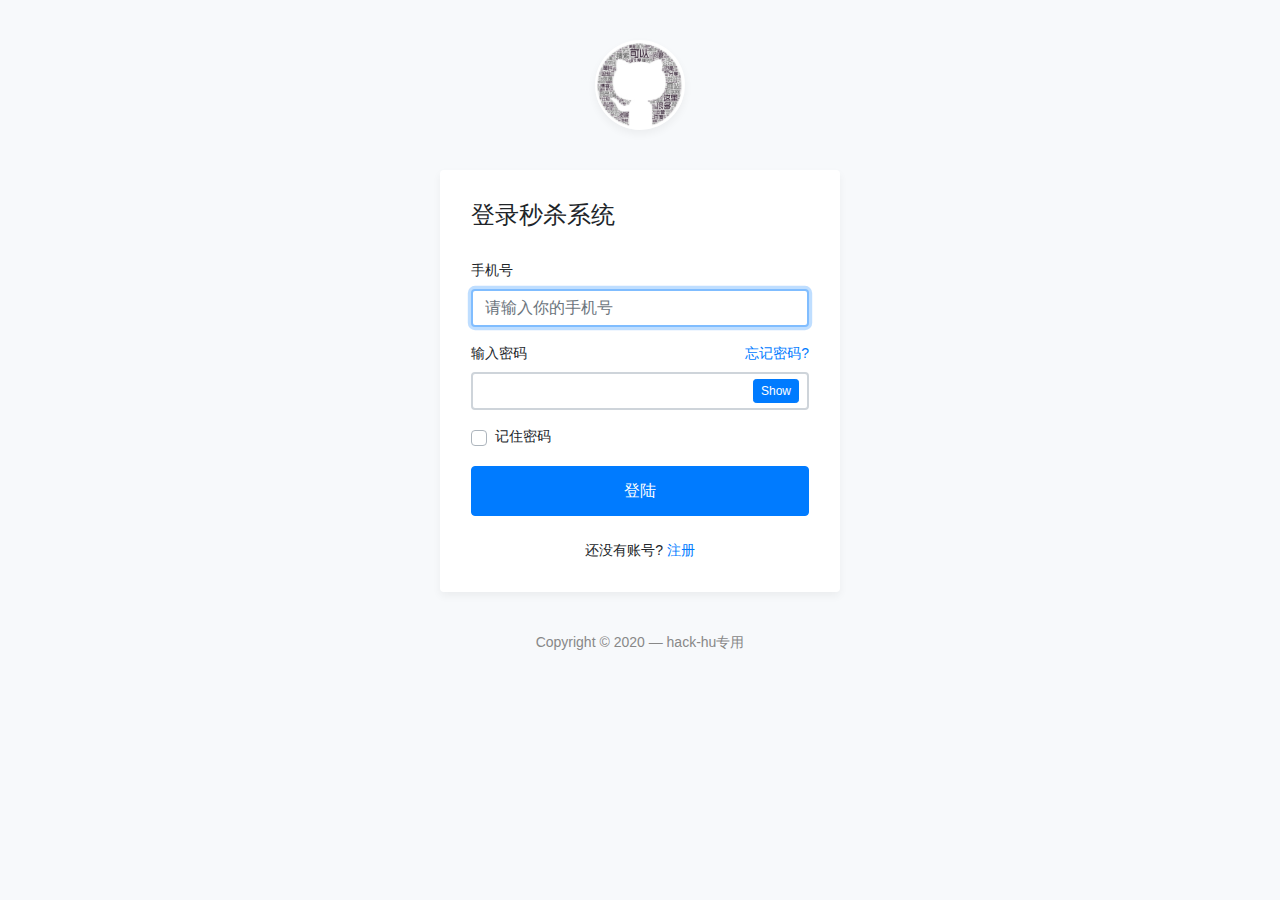
==== src/main/resources/index.html @ b6e6cba2 "add index.html" ====
<!DOCTYPE html>
<html lang="en">

<head>
	<meta charset="utf-8">
	<meta name="author" content="Kodinger">
	<meta name="viewport" content="width=device-width,initial-scale=1">
	<title>秒杀系统登陆页</title>
	<link rel="stylesheet" href="https://stackpath.bootstrapcdn.com/bootstrap/4.3.1/css/bootstrap.min.css"
		integrity="sha384-ggOyR0iXCbMQv3Xipma34MD+dH/1fQ784/j6cY/iJTQUOhcWr7x9JvoRxT2MZw1T" crossorigin="anonymous">
	<link rel="stylesheet" type="text/css" href="css/my-login.css">
</head>

<body class="my-login-page">
	<section class="h-100">
		<div class="container h-100">
			<div class="row justify-content-md-center h-100">
				<div class="card-wrapper">
					<div class="brand">
						<img src="img/logo.jpg" alt="logo">
					</div>
					<div class="card fat">
						<div class="card-body">
							<h4 class="card-title">登录秒杀系统</h4>
							<form method="POST" class="my-login-validation" novalidate="">
								<div class="form-group">
									<label for="email">手机号</label>
									<input id="telephone"" type="text" class="form-control" name="telephone" value="" required
										autofocus placeholder="请输入你的手机号" />
									<div class="invalid-feedback">
										请输入正确的邮箱地址
									</div>
								</div>

								<div class="form-group">
									<label for="password">输入密码
										<a href="forgot.html" class="float-right">
											忘记密码?
										</a>
									</label>
									<input id="password" type="password" class="form-control" name="password" required
										data-eye>
									<div class="invalid-feedback">
										不要忘记输入密码哦
									</div>
								</div>

								<div class="form-group">
									<div class="custom-checkbox custom-control">
										<input type="checkbox" name="remember" id="remember"
											class="custom-control-input">
										<label for="remember" class="custom-control-label">记住密码</label>
									</div>
								</div>

								<div class="form-group m-0">
									<input type="button" id="login" class="btn btn-primary btn-block" value="登陆"/>
								</div>
								<div class="mt-4 text-center">
									还没有账号? <a href="register.html">注册</a>
								</div>
							</form>
						</div>
					</div>
					<div class="footer">
						Copyright &copy; 2020 &mdash; hack-hu专用
					</div>
				</div>
			</div>
		</div>
	</section>

	<script src="https://cdn.bootcdn.net/ajax/libs/jquery/3.5.1/jquery.min.js" crossorigin="anonymous"></script>
	<script src="https://cdnjs.cloudflare.com/ajax/libs/popper.js/1.14.7/umd/popper.min.js"
		integrity="sha384-UO2eT0CpHqdSJQ6hJty5KVphtPhzWj9WO1clHTMGa3JDZwrnQq4sF86dIHNDz0W1" crossorigin="anonymous">
	</script>
	<script src="https://stackpath.bootstrapcdn.com/bootstrap/4.3.1/js/bootstrap.min.js"
		integrity="sha384-JjSmVgyd0p3pXB1rRibZUAYoIIy6OrQ6VrjIEaFf/nJGzIxFDsf4x0xIM+B07jRM" crossorigin="anonymous">
	</script>
	<script src="js/my-login.js"></script>
</body>
<script src="js/g_host.js"></script>
<script>
	jQuery(document).ready(function () {
		// $("#register").on("click",function(){
		// 	window.location.href="getotp.html";
		// });


		$("#login").on("click", function (e) {
			//e.defaultPrevented()
			var telephone = $("#telephone").val();
			var password = $("#password").val();
			if (telephone == null || telephone == "") {
				alert("手机号不能为空");
				return false;
			}
			if (password == null || password == "") {
				alert("密码不能为空");
				return false;
			}

			$.ajax({
				type: "POST",
				contentType: "application/x-www-form-urlencoded",
				url: "http://" + host + "/user/login",
				data: {
					"telephone": telephone,
					"password": password
				},
				xhrFields: {
					withCredentials: true
				},
				success: function (data) {
					console.log(data);
					if (data.status == "success") {
						alert("登陆成功");
						var token = data.data;
						window.localStorage["token"] = token;
						window.location.href = "productList.html";
					} else {
						alert("登陆失败，原因为" + data.data.errMsg);
					}
				},
				error: function (data) {
					alert("登陆失败，原因为" + data.responseText);
				}
			});
			return false;
		});
	});
</script>

</html>
---- src/main/resources/css/my-login.css ----
html,body {
	height: 100%;
}

body.my-login-page {
	background-color: #f7f9fb;
	font-size: 14px;
}

.my-login-page .brand {
	width: 90px;
	height: 90px;
	overflow: hidden;
	border-radius: 50%;
	margin: 40px auto;
	box-shadow: 0 4px 8px rgba(0,0,0,.05);
	position: relative;
	z-index: 1;
}

.my-login-page .brand img {
	width: 100%;
}

.my-login-page .card-wrapper {
	width: 400px;
}

.my-login-page .card {
	border-color: transparent;
	box-shadow: 0 4px 8px rgba(0,0,0,.05);
}

.my-login-page .card.fat {
	padding: 10px;
}

.my-login-page .card .card-title {
	margin-bottom: 30px;
}

.my-login-page .form-control {
	border-width: 2.3px;
}

.my-login-page .form-group label {
	width: 100%;
}

.my-login-page .btn.btn-block {
	padding: 12px 10px;
}

.my-login-page .footer {
	margin: 40px 0;
	color: #888;
	text-align: center;
}

@media screen and (max-width: 425px) {
	.my-login-page .card-wrapper {
		width: 90%;
		margin: 0 auto;
	}
}

@media screen and (max-width: 320px) {
	.my-login-page .card.fat {
		padding: 0;
	}

	.my-login-page .card.fat .card-body {
		padding: 15px;
	}
}
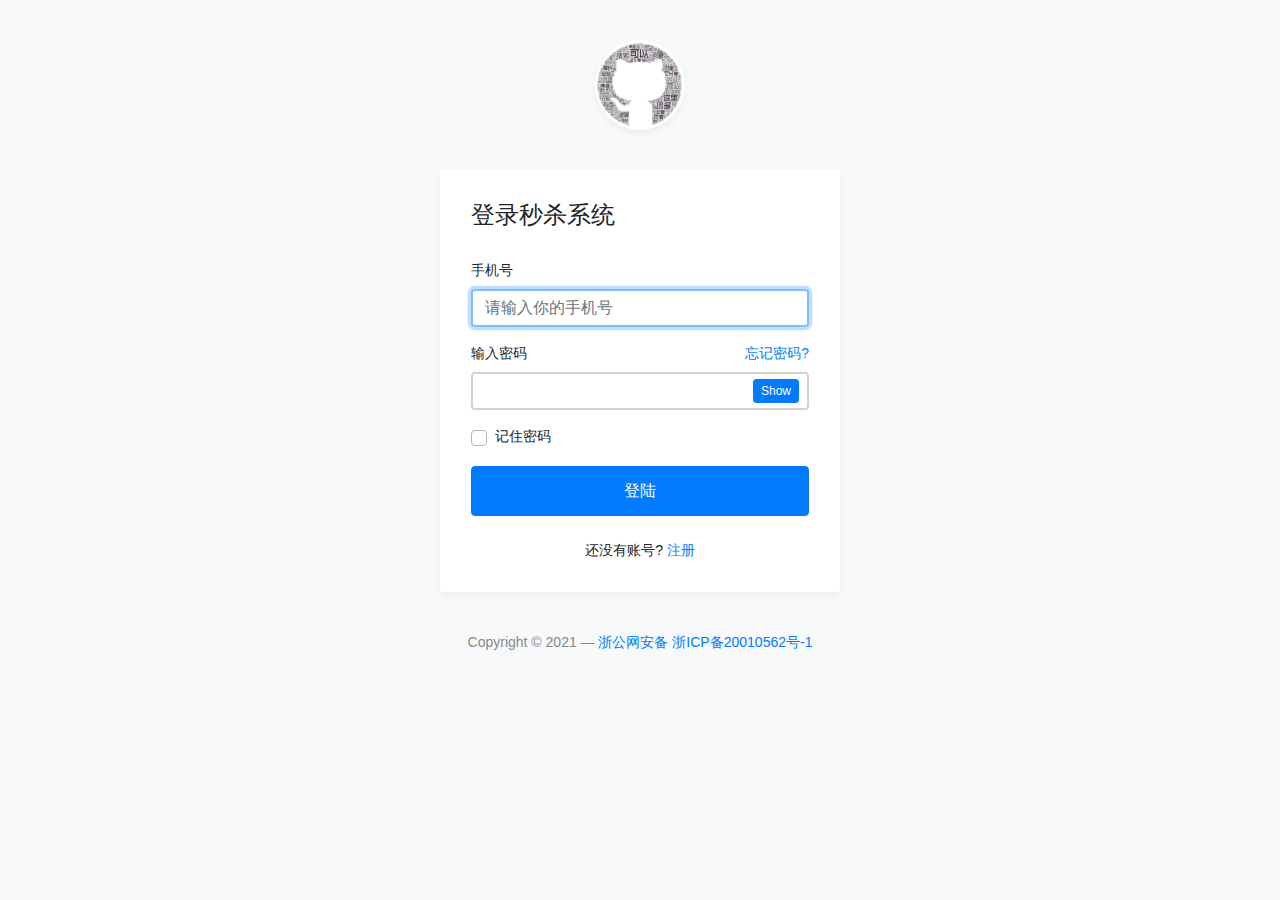
==== commit 1633c1c7: "Update : 更新前端界面首页版权" ====
--- a/src/main/resources/index.html
+++ b/src/main/resources/index.html
@@ -63,12 +63,14 @@
 						</div>
 					</div>
 					<div class="footer">
-						Copyright &copy; 2020 &mdash; hack-hu专用
+						Copyright &copy; 2021 &mdash;
+						<a href="http://www.beian.gov.cn/portal/registerSystemInfo">浙公网安备 浙ICP备20010562号-1</a>
 					</div>
 				</div>
 			</div>
 		</div>
 	</section>
+	<footer></footer>
 
 	<script src="https://cdn.bootcdn.net/ajax/libs/jquery/3.5.1/jquery.min.js" crossorigin="anonymous"></script>
 	<script src="https://cdnjs.cloudflare.com/ajax/libs/popper.js/1.14.7/umd/popper.min.js"
